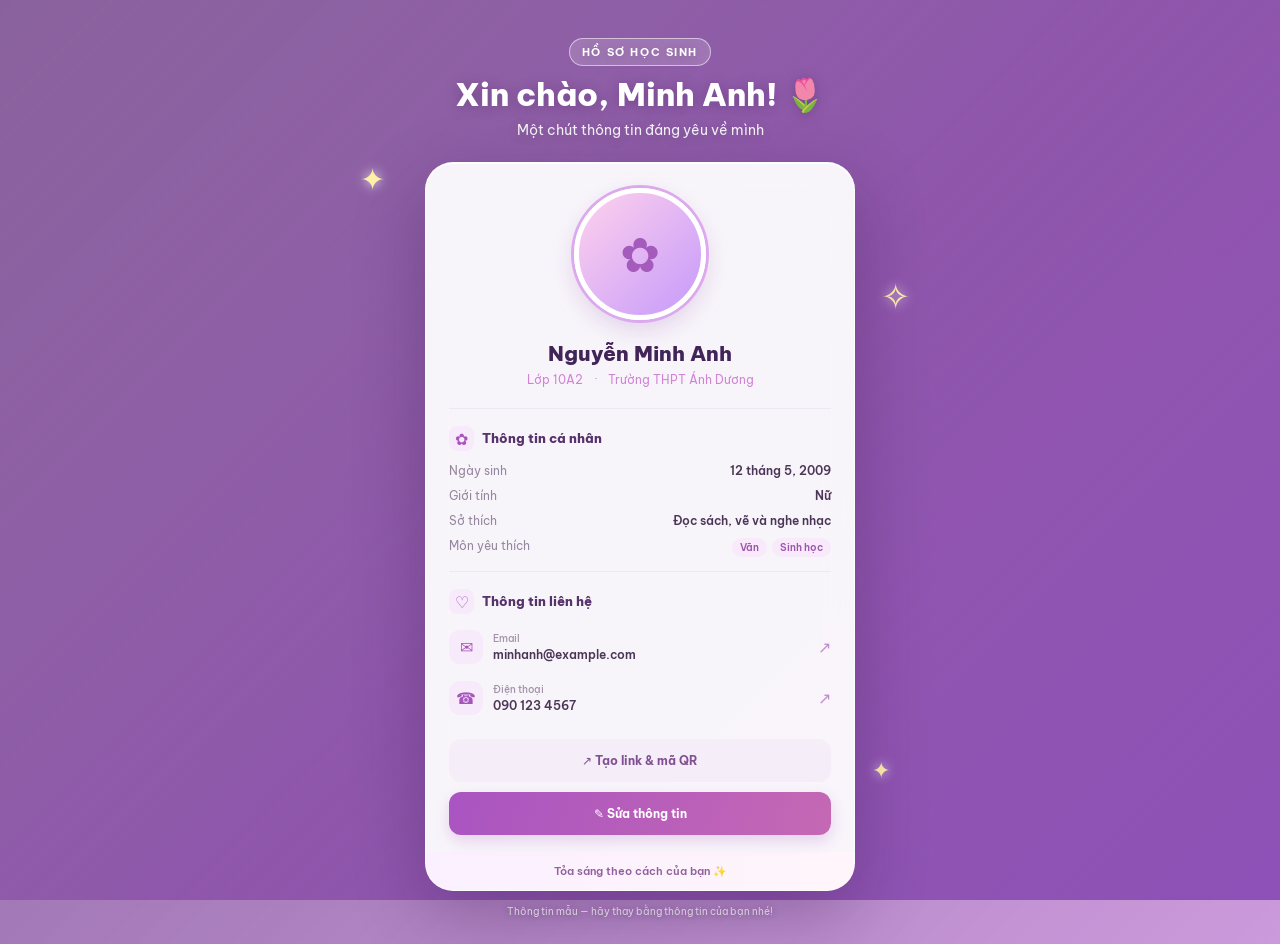
==== thongtin/index.html @ 6556feab "Add files via upload" ====
<!DOCTYPE html>
<html lang="vi">
<head>
    <meta charset="UTF-8">
    <meta name="viewport" content="width=device-width, initial-scale=1.0">
    <meta name="theme-color" content="#a54bd6">
    <title>Hồ sơ học sinh | Minh Anh</title>
    <link rel="preconnect" href="https://fonts.googleapis.com">
    <link rel="preconnect" href="https://fonts.gstatic.com" crossorigin>
    <link href="https://fonts.googleapis.com/css2?family=Be+Vietnam+Pro:wght@400;500;600;700;800&display=swap" rel="stylesheet">
    <link rel="stylesheet" href="style.css">
</head>
<body>
    <main class="profile-page">
        <div class="sparkle sparkle-one" aria-hidden="true">✦</div>
        <div class="sparkle sparkle-two" aria-hidden="true">✧</div>
        <div class="sparkle sparkle-three" aria-hidden="true">✦</div>

        <header class="page-heading">
            <span class="eyebrow">HỒ SƠ HỌC SINH</span>
            <h1>Xin chào, <span id="greeting-name">Minh Anh</span>! <span aria-hidden="true">🌷</span></h1>
            <p>Một chút thông tin đáng yêu về mình</p>
        </header>

        <article class="profile-card">
            <div class="portrait-wrap">
                <img
                    class="portrait"
                    id="portrait"
                    src="https://images.unsplash.com/photo-1534528741775-53994a69daeb?auto=format&amp;fit=crop&amp;w=500&amp;h=500&amp;q=85"
                    alt="Ảnh chân dung của Nguyễn Minh Anh"
                >
                <span class="portrait-placeholder" id="portrait-placeholder" hidden aria-hidden="true">✿</span>
                <span class="online-badge" id="portrait-badge"><span aria-hidden="true">✦</span> Học sinh chăm ngoan</span>
            </div>

            <div class="student-intro">
                <h2 id="student-name">Nguyễn Minh Anh</h2>
                <p class="student-meta"><span id="student-class">Lớp 10A2</span> <span id="meta-separator" aria-hidden="true">·</span> <span id="student-school">Trường THPT Ánh Dương</span></p>
            </div>

            <section class="info-section" aria-labelledby="personal-title">
                <h3 id="personal-title"><span class="section-icon" aria-hidden="true">✿</span> Thông tin cá nhân</h3>
                <dl class="info-list">
                    <div class="info-row">
                        <dt>Ngày sinh</dt>
                        <dd id="student-birthday">12 tháng 5, 2009</dd>
                    </div>
                    <div class="info-row">
                        <dt>Giới tính</dt>
                        <dd id="student-gender">Nữ</dd>
                    </div>
                    <div class="info-row">
                        <dt>Sở thích</dt>
                        <dd id="student-hobbies">Đọc sách, vẽ và nghe nhạc</dd>
                    </div>
                    <div class="info-row">
                        <dt>Môn yêu thích</dt>
                        <dd id="student-subjects"><span class="subject-pill">Văn</span><span class="subject-pill">Sinh học</span></dd>
                    </div>
                </dl>
            </section>

            <section class="contact-section" aria-labelledby="contact-title">
                <h3 id="contact-title"><span class="section-icon" aria-hidden="true">♡</span> Thông tin liên hệ</h3>
                <a class="contact-link" id="email-link" href="mailto:minhanh@example.com">
                    <span class="contact-icon" aria-hidden="true">✉</span>
                    <span><small>Email</small><span id="student-email">minhanh@example.com</span></span>
                    <span class="link-arrow" aria-hidden="true">↗</span>
                </a>
                <a class="contact-link" id="phone-link" href="tel:+84901234567">
                    <span class="contact-icon" aria-hidden="true">☎</span>
                    <span><small>Điện thoại</small><span id="student-phone">090 123 4567</span></span>
                    <span class="link-arrow" aria-hidden="true">↗</span>
                </a>
            </section>

            <button class="share-toggle" id="share-toggle" type="button" aria-expanded="false" aria-controls="share-panel">↗ Tạo link &amp; mã QR</button>
            <section class="share-panel" id="share-panel" hidden aria-labelledby="share-title">
                <h3 id="share-title">Chọn thông tin muốn chia sẻ</h3>
                <p class="share-warning">Chỉ chọn thông tin bạn đồng ý công khai. Người nhận link hoặc mã QR có thể xem các mục đã chọn.</p>
                <fieldset class="share-fields">
                    <legend>Hiển thị trong hồ sơ chia sẻ</legend>
                    <label><input type="checkbox" value="name"> Họ và tên</label>
                    <label><input type="checkbox" value="className"> Lớp</label>
                    <label><input type="checkbox" value="school"> Trường</label>
                    <label><input type="checkbox" value="photo"> Ảnh đại diện</label>
                    <label><input type="checkbox" value="birthday"> Ngày sinh</label>
                    <label><input type="checkbox" value="gender"> Giới tính</label>
                    <label><input type="checkbox" value="hobbies"> Sở thích</label>
                    <label><input type="checkbox" value="subjects"> Môn yêu thích</label>
                    <label><input type="checkbox" value="email"> Email</label>
                    <label><input type="checkbox" value="phone"> Điện thoại</label>
                </fieldset>
                <p class="share-note">Các mục đã chọn được nhúng vào đường dẫn (không mã hóa); đừng chia sẻ dữ liệu nhạy cảm. Ảnh tải lên chỉ lưu trên máy, muốn chia sẻ ảnh cần dùng URL công khai. Trang cần được đăng lên hosting để người khác mở được.</p>
                <p class="share-message" id="share-message" role="status" aria-live="polite"></p>
                <div class="share-actions">
                    <button class="save-button" id="create-share" type="button">Tạo link &amp; QR</button>
                    <button class="cancel-button" id="close-share" type="button">Đóng</button>
                </div>
                <div class="share-result" id="share-result" hidden>
                    <label class="form-field">
                        Link chia sẻ
                        <input id="share-url" type="text" readonly>
                    </label>
                    <button class="copy-button" id="copy-share" type="button">Sao chép link</button>
                    <a class="designer-link" id="open-qr-designer" href="qr-designer.html" target="_blank" rel="noopener">Trang trang trí thẻ QR · tải PNG 54 × 85 mm</a>
                    <div class="qr-output" id="qr-output" aria-label="Mã QR cho link hồ sơ"></div>
                </div>
            </section>

            <button class="edit-toggle" id="edit-toggle" type="button" aria-expanded="false" aria-controls="profile-form">✎ Sửa thông tin</button>
            <form class="profile-form" id="profile-form" hidden>
                <h3>Chỉnh sửa hồ sơ</h3>
                <label class="form-field">
                    Họ và tên
                    <input name="name" type="text" maxlength="80" autocomplete="name">
                </label>
                <div class="form-grid">
                    <label class="form-field">
                        Lớp
                        <input name="className" type="text" maxlength="30">
                    </label>
                    <label class="form-field">
                        Trường
                        <input name="school" type="text" maxlength="100">
                    </label>
                </div>
                <div class="form-grid">
                    <label class="form-field">
                        Ngày sinh
                        <input name="birthday" type="date">
                    </label>
                    <label class="form-field">
                        Giới tính
                        <select name="gender">
                            <option value="">Chưa chọn</option>
                            <option value="Nữ">Nữ</option>
                            <option value="Nam">Nam</option>
                            <option value="Khác">Khác</option>
                        </select>
                    </label>
                </div>
                <label class="form-field">
                    Sở thích
                    <input name="hobbies" type="text" maxlength="160">
                </label>
                <label class="form-field">
                    Môn yêu thích <span class="field-hint">(ngăn cách bằng dấu phẩy)</span>
                    <input name="subjects" type="text" maxlength="120">
                </label>
                <label class="form-field">
                    Email
                    <input name="email" type="email" maxlength="120" autocomplete="email">
                </label>
                <label class="form-field">
                    Điện thoại
                    <input name="phone" type="tel" maxlength="24" autocomplete="tel">
                </label>
                <label class="form-field">
                    Đường dẫn ảnh chân dung
                    <input name="photo" type="url" maxlength="500">
                </label>
                <label class="form-field">
                    Hoặc chọn ảnh từ thiết bị
                    <input name="photoFile" type="file" accept="image/*">
                    <span class="field-hint">Ảnh sẽ được tự thu nhỏ và lưu trên trình duyệt này.</span>
                </label>
                <img class="photo-preview" id="photo-preview" alt="Xem trước ảnh đại diện" hidden>
                <button class="cancel-button photo-clear" id="clear-photo" type="button" hidden>Gỡ ảnh đại diện</button>
                <p class="form-message" id="form-message" role="status" aria-live="polite"></p>
                <div class="form-actions">
                    <button class="save-button" type="submit">Lưu thông tin</button>
                    <button class="cancel-button" id="cancel-edit" type="button">Hủy</button>
                </div>
            </form>

            <footer class="card-footer">Tỏa sáng theo cách của bạn <span aria-hidden="true">✨</span></footer>
        </article>
        <p class="page-note">Thông tin mẫu — hãy thay bằng thông tin của bạn nhé!</p>
    </main>
    <script src="vendor/qrcode.js" defer></script>
    <script src="app.js" defer></script>
</body>
</html>
---- thongtin/style.css ----
* {
    box-sizing: border-box;
}

:root {
    color-scheme: light;
    font-family: "Be Vietnam Pro", sans-serif;
    color: #38244d;
    background: #e7c7f5;
    font-synthesis: none;
    text-rendering: optimizeLegibility;
}

body {
    min-width: 320px;
    min-height: 100vh;
    margin: 0;
    background:
        linear-gradient(135deg, rgba(76, 35, 101, 0.62), rgba(151, 68, 173, 0.34)),
        url("https://images.unsplash.com/photo-1503676260728-1c00da094a0b?auto=format&fit=crop&w=1800&q=85") center / cover fixed;
}

body::before {
    position: fixed;
    z-index: -1;
    inset: 0;
    background: linear-gradient(135deg, #edcaf7, #b37ad4 52%, #8a58bd);
    content: "";
}

.profile-page {
    position: relative;
    display: flex;
    min-height: 100vh;
    flex-direction: column;
    align-items: center;
    justify-content: center;
    overflow: hidden;
    padding: 38px 18px 26px;
}

.page-heading {
    margin: 0 0 23px;
    color: #fff;
    text-align: center;
    text-shadow: 0 2px 14px rgba(49, 18, 68, 0.3);
}

.eyebrow {
    display: inline-block;
    margin-bottom: 8px;
    border: 1px solid rgba(255, 255, 255, 0.55);
    border-radius: 999px;
    background: rgba(255, 255, 255, 0.16);
    padding: 6px 12px;
    font-size: 0.66rem;
    font-weight: 700;
    letter-spacing: 0.15em;
}

.page-heading h1 {
    margin: 0;
    font-size: clamp(1.45rem, 6vw, 2rem);
    font-weight: 800;
}

.page-heading p {
    margin: 7px 0 0;
    font-size: 0.86rem;
    opacity: 0.92;
}

.profile-card {
    position: relative;
    z-index: 1;
    width: min(100%, 430px);
    overflow: hidden;
    border: 1px solid rgba(255, 255, 255, 0.78);
    border-radius: 28px;
    background: rgba(255, 255, 255, 0.94);
    box-shadow: 0 24px 70px rgba(48, 15, 67, 0.3), inset 0 1px 0 #fff;
    padding: 25px 23px 0;
    backdrop-filter: blur(14px);
}

.portrait-wrap {
    position: relative;
    width: 132px;
    height: 132px;
    margin: 0 auto 15px;
    border: 5px solid #fff;
    border-radius: 50%;
    background: linear-gradient(135deg, #ffd1ed, #c59afa);
    box-shadow: 0 0 0 3px #dca9ee, 0 9px 24px rgba(138, 72, 171, 0.22);
}

.portrait {
    display: block;
    width: 100%;
    height: 100%;
    border-radius: inherit;
    object-fit: cover;
    object-position: center 38%;
}

.portrait-placeholder {
    position: absolute;
    inset: 0;
    display: grid;
    place-items: center;
    border-radius: inherit;
    color: #a45bbb;
    font-size: 3rem;
}

.online-badge {
    position: absolute;
    right: 50%;
    bottom: -13px;
    display: flex;
    width: max-content;
    align-items: center;
    gap: 5px;
    transform: translateX(50%);
    border: 1px solid #f2d4fb;
    border-radius: 999px;
    background: #fff7ff;
    padding: 5px 10px;
    color: #8f4bad;
    font-size: 0.62rem;
    font-weight: 700;
    box-shadow: 0 3px 9px rgba(115, 59, 143, 0.12);
}

.student-intro {
    margin: 20px 0 21px;
    text-align: center;
}

.student-intro h2 {
    margin: 0;
    color: #422558;
    font-size: 1.3rem;
    font-weight: 800;
}

.student-meta {
    margin: 5px 0 0;
    color: #8b7797;
    font-size: 0.75rem;
}

.student-meta span {
    margin: 0 4px;
    color: #d184d6;
}

.info-section,
.contact-section {
    border-top: 1px solid #f0e7f3;
    padding: 17px 0 14px;
}

.info-section h3,
.contact-section h3 {
    display: flex;
    align-items: center;
    gap: 8px;
    margin: 0 0 12px;
    color: #56336b;
    font-size: 0.84rem;
    font-weight: 800;
}

.section-icon {
    display: grid;
    width: 25px;
    height: 25px;
    place-items: center;
    border-radius: 8px;
    background: #f7eafa;
    color: #a755bd;
    font-size: 1rem;
}

.info-list {
    display: grid;
    gap: 10px;
    margin: 0;
}

.info-row {
    display: flex;
    justify-content: space-between;
    gap: 14px;
    font-size: 0.75rem;
}

.info-row dt {
    flex: 0 0 94px;
    color: #9687a0;
}

.info-row dd {
    margin: 0;
    color: #4b3657;
    font-weight: 600;
    text-align: right;
}

.subject-pill {
    display: inline-block;
    margin-left: 5px;
    border-radius: 999px;
    background: #f8eafa;
    padding: 3px 8px;
    color: #9c55ad;
    font-size: 0.65rem;
}

.contact-section {
    padding-bottom: 17px;
}

.contact-section h3 {
    margin-bottom: 9px;
}

.contact-link {
    display: flex;
    min-height: 48px;
    align-items: center;
    gap: 10px;
    border-radius: 12px;
    color: #4b3657;
    font-size: 0.72rem;
    font-weight: 600;
    text-decoration: none;
    transition: background-color 160ms ease, transform 160ms ease;
}

.contact-link + .contact-link {
    margin-top: 3px;
}

.contact-link:hover,
.contact-link:focus-visible {
    transform: translateX(3px);
    background: #fcf6fd;
    outline: none;
}

.contact-icon {
    display: grid;
    width: 34px;
    height: 34px;
    flex: 0 0 34px;
    place-items: center;
    border-radius: 11px;
    background: #f7eafa;
    color: #a755bd;
    font-size: 1rem;
}

.contact-link small {
    display: block;
    margin-bottom: 2px;
    color: #a293aa;
    font-size: 0.62rem;
    font-weight: 500;
}

.link-arrow {
    margin-left: auto;
    color: #c28bd0;
    font-size: 1rem;
}

[hidden] {
    display: none !important;
}

.edit-toggle,
.share-toggle,
.save-button,
.cancel-button,
.copy-button,
.designer-link {
    min-height: 43px;
    border: 0;
    border-radius: 12px;
    font: inherit;
    font-size: 0.78rem;
    font-weight: 700;
    cursor: pointer;
    transition: transform 160ms ease, filter 160ms ease;
}

.edit-toggle:hover,
.share-toggle:hover,
.save-button:hover,
.cancel-button:hover,
.copy-button:hover,
.designer-link:hover {
    transform: translateY(-1px);
    filter: brightness(1.03);
}

.edit-toggle:focus-visible,
.share-toggle:focus-visible,
.save-button:focus-visible,
.cancel-button:focus-visible,
.copy-button:focus-visible,
.designer-link:focus-visible,
.form-field input:focus-visible,
.form-field select:focus-visible {
    outline: 3px solid rgba(167, 85, 189, 0.28);
    outline-offset: 2px;
}

.edit-toggle {
    width: 100%;
    margin: 0 0 17px;
    background: linear-gradient(110deg, #a954c1, #c568b4);
    color: #fff;
    box-shadow: 0 6px 15px rgba(153, 71, 173, 0.2);
}

.share-toggle,
.copy-button {
    width: 100%;
    margin: 0 0 10px;
    background: #f5edf7;
    color: #815092;
}

.share-panel {
    display: grid;
    gap: 12px;
    margin-bottom: 17px;
    border: 1px solid #efdef4;
    border-radius: 16px;
    background: #fffaff;
    padding: 15px;
}

.share-panel h3 {
    margin: 0;
    color: #56336b;
    font-size: 0.88rem;
}

.share-warning,
.share-note {
    margin: 0;
    color: #866f91;
    font-size: 0.68rem;
    line-height: 1.55;
}

.share-warning {
    color: #8d526d;
}

.share-fields {
    display: grid;
    grid-template-columns: 1fr 1fr;
    gap: 9px 8px;
    margin: 0;
    border: 1px solid #efe4f2;
    border-radius: 12px;
    padding: 11px;
}

.share-fields legend {
    padding: 0 5px;
    color: #745a81;
    font-size: 0.66rem;
    font-weight: 700;
}

.share-fields label {
    display: flex;
    align-items: center;
    gap: 6px;
    color: #5b4568;
    font-size: 0.67rem;
}

.share-fields input {
    accent-color: #a954c1;
}

.share-message {
    margin: 0;
    color: #478153;
    font-size: 0.7rem;
    line-height: 1.5;
}

.share-message.is-error {
    color: #b33457;
}

.share-actions {
    display: flex;
    gap: 9px;
}

.share-actions .save-button {
    flex: 1;
}

.share-actions .cancel-button {
    min-width: 76px;
}

.share-result {
    display: grid;
    gap: 10px;
    border-top: 1px solid #efe4f2;
    padding-top: 12px;
}

.copy-button {
    margin: 0;
    background: #f0e2f5;
}

.designer-link {
    display: grid;
    place-items: center;
    background: #fdf2f9;
    color: #815092;
    text-align: center;
    text-decoration: none;
}

.qr-output {
    display: grid;
    min-height: 170px;
    place-items: center;
    border-radius: 12px;
    background: #fff;
    padding: 12px;
}

.qr-output img {
    display: block;
    width: min(100%, 190px);
    height: auto;
    image-rendering: pixelated;
}

.profile-form {
    display: grid;
    gap: 12px;
    border-top: 1px solid #f0e7f3;
    padding: 18px 0 19px;
}

.profile-form h3 {
    margin: 0 0 2px;
    color: #56336b;
    font-size: 0.9rem;
}

.form-grid {
    display: grid;
    grid-template-columns: 1fr 1fr;
    gap: 10px;
}

.form-field {
    display: grid;
    min-width: 0;
    gap: 6px;
    color: #715c7d;
    font-size: 0.7rem;
    font-weight: 700;
}

.form-field input,
.form-field select {
    width: 100%;
    min-height: 42px;
    border: 1px solid #e8d9ed;
    border-radius: 10px;
    background: #fff;
    padding: 9px 10px;
    color: #4b3657;
    font: inherit;
    font-size: 0.72rem;
}

.form-field input[type="file"] {
    padding: 7px;
}

.photo-preview {
    width: 88px;
    height: 88px;
    justify-self: center;
    border: 3px solid #e8c6f0;
    border-radius: 50%;
    background: #f7eafa;
    object-fit: cover;
    object-position: center;
}

.photo-clear {
    justify-self: center;
}

.form-field input:focus,
.form-field select:focus {
    border-color: #bd79cd;
    outline: none;
}

.field-hint {
    color: #a293aa;
    font-size: 0.63rem;
    font-weight: 500;
}

.form-message {
    min-height: 0;
    margin: 0;
    color: #478153;
    font-size: 0.7rem;
    line-height: 1.5;
}

.form-message.is-error {
    color: #b33457;
}

.form-actions {
    display: flex;
    gap: 9px;
}

.save-button {
    flex: 1;
    background: #9850b4;
    color: #fff;
}

.save-button:disabled {
    cursor: wait;
    opacity: 0.65;
}

.cancel-button {
    min-width: 88px;
    background: #f5edf7;
    color: #735881;
}

.card-footer {
    margin: 0 -23px;
    background: linear-gradient(90deg, #fbf0ff, #fff5fa);
    padding: 12px 8px;
    color: #91619f;
    font-size: 0.68rem;
    font-weight: 600;
    text-align: center;
}

.page-note {
    margin: 14px 0 0;
    color: rgba(255, 255, 255, 0.9);
    font-size: 0.65rem;
    text-align: center;
    text-shadow: 0 1px 6px rgba(49, 18, 68, 0.35);
}

.sparkle {
    position: absolute;
    z-index: 0;
    color: #fff2a8;
    text-shadow: 0 0 12px rgba(255, 255, 255, 0.9);
    animation: twinkle 2.4s ease-in-out infinite;
    pointer-events: none;
}

.sparkle-one {
    top: 17%;
    left: max(8%, calc(50% - 280px));
    font-size: 1.9rem;
}

.sparkle-two {
    top: 29%;
    right: max(8%, calc(50% - 270px));
    animation-delay: 0.7s;
    font-size: 2.2rem;
}

.sparkle-three {
    right: max(12%, calc(50% - 250px));
    bottom: 17%;
    animation-delay: 1.3s;
    font-size: 1.4rem;
}

@keyframes twinkle {
    0%, 100% {
        opacity: 0.55;
        transform: scale(0.82) rotate(-12deg);
    }

    50% {
        opacity: 1;
        transform: scale(1.18) rotate(12deg);
    }
}

@media (max-width: 380px) {
    .profile-page {
        padding-right: 13px;
        padding-left: 13px;
    }

    .profile-card {
        border-radius: 24px;
        padding-right: 18px;
        padding-left: 18px;
    }

    .card-footer {
        margin-right: -18px;
        margin-left: -18px;
    }

    .info-row {
        gap: 8px;
        font-size: 0.7rem;
    }

    .form-grid {
        grid-template-columns: 1fr;
    }
}

@media (prefers-reduced-motion: reduce) {
    *,
    *::before,
    *::after {
        scroll-behavior: auto !important;
        animation-duration: 0.01ms !important;
        animation-iteration-count: 1 !important;
        transition-duration: 0.01ms !important;
    }
}
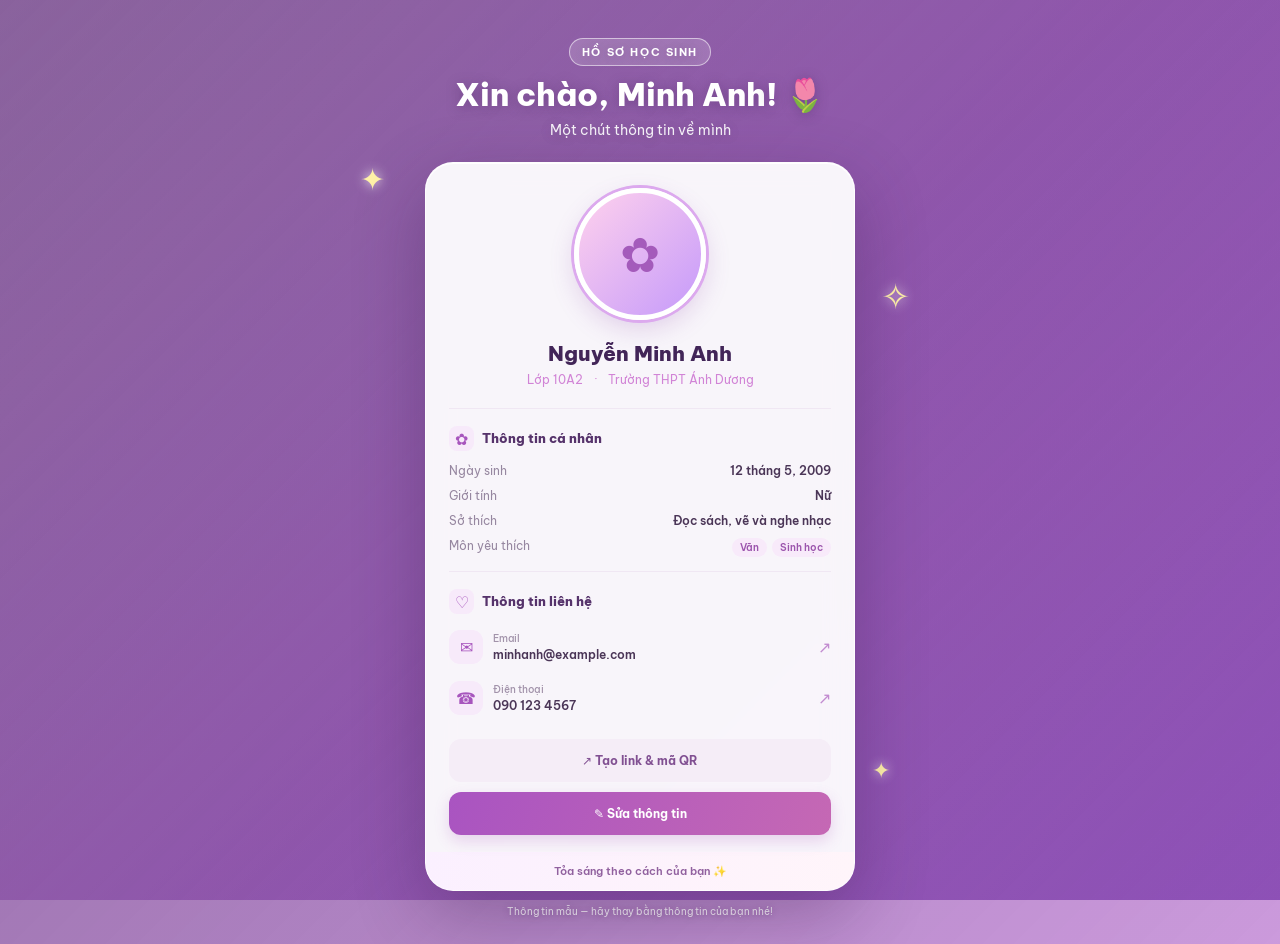
==== commit 1de7a659: "Update index.html" ====
--- a/thongtin/index.html
+++ b/thongtin/index.html
@@ -19,7 +19,7 @@
         <header class="page-heading">
             <span class="eyebrow">HỒ SƠ HỌC SINH</span>
             <h1>Xin chào, <span id="greeting-name">Minh Anh</span>! <span aria-hidden="true">🌷</span></h1>
-            <p>Một chút thông tin đáng yêu về mình</p>
+            <p>Một chút thông tin về mình</p>
         </header>
 
         <article class="profile-card">
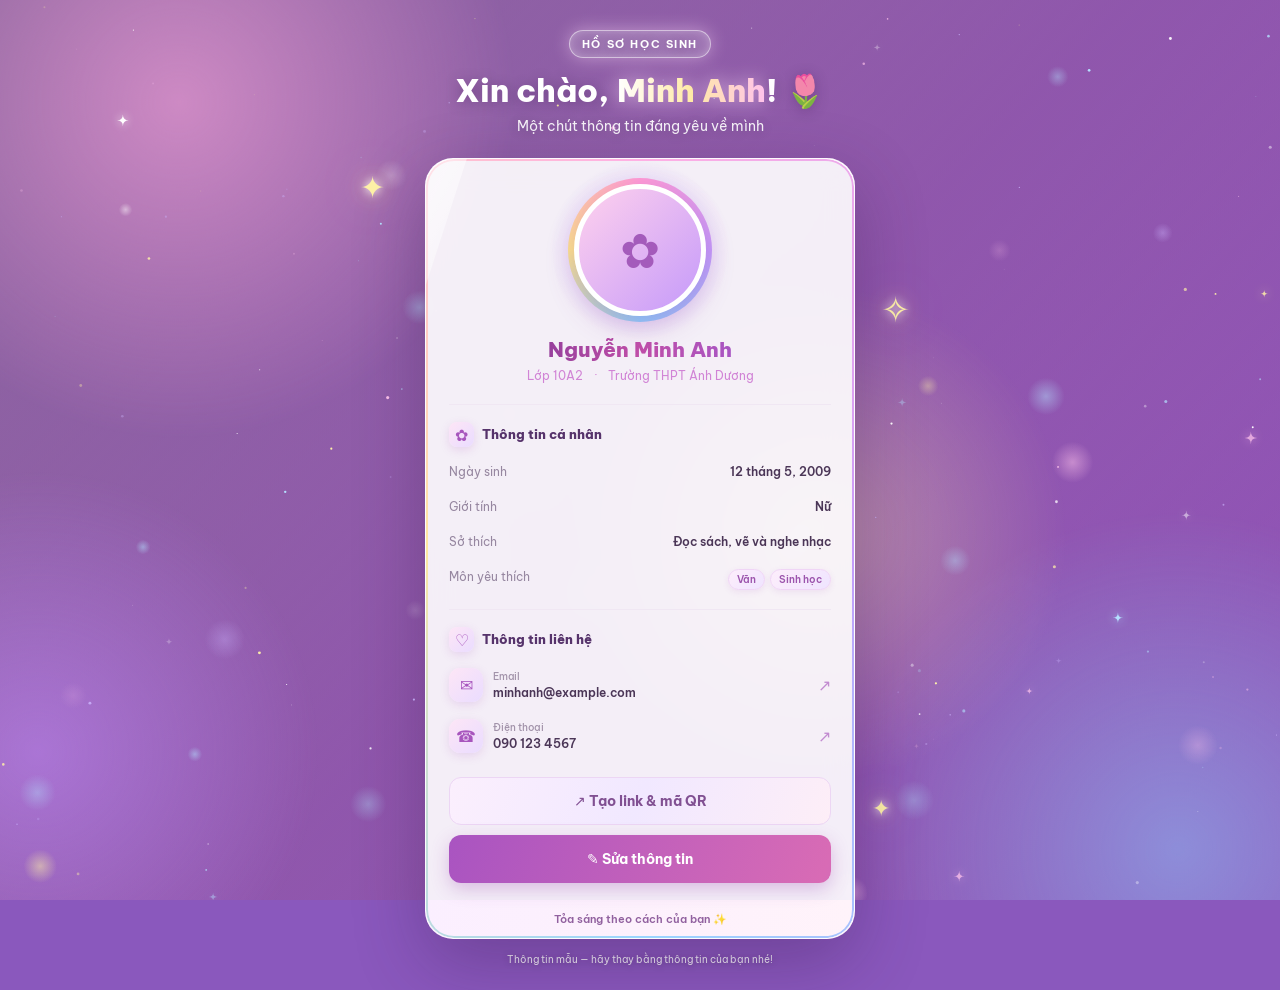
==== commit bb63dac3: "Add files via upload" ====
--- a/thongtin/index.html
+++ b/thongtin/index.html
@@ -2,7 +2,7 @@
 <html lang="vi">
 <head>
     <meta charset="UTF-8">
-    <meta name="viewport" content="width=device-width, initial-scale=1.0">
+    <meta name="viewport" content="width=device-width, initial-scale=1.0, viewport-fit=cover">
     <meta name="theme-color" content="#a54bd6">
     <title>Hồ sơ học sinh | Minh Anh</title>
     <link rel="preconnect" href="https://fonts.googleapis.com">
@@ -11,6 +11,13 @@
     <link rel="stylesheet" href="style.css">
 </head>
 <body>
+    <div class="aurora" aria-hidden="true">
+        <span class="blob blob-1"></span>
+        <span class="blob blob-2"></span>
+        <span class="blob blob-3"></span>
+        <span class="blob blob-4"></span>
+    </div>
+    <canvas class="star-canvas" id="star-canvas" aria-hidden="true"></canvas>
     <main class="profile-page">
         <div class="sparkle sparkle-one" aria-hidden="true">✦</div>
         <div class="sparkle sparkle-two" aria-hidden="true">✧</div>
@@ -18,8 +25,8 @@
 
         <header class="page-heading">
             <span class="eyebrow">HỒ SƠ HỌC SINH</span>
-            <h1>Xin chào, <span id="greeting-name">Minh Anh</span>! <span aria-hidden="true">🌷</span></h1>
-            <p>Một chút thông tin về mình</p>
+            <h1>Xin chào, <span id="greeting-name">Minh Anh</span>! <span class="wave-flower" aria-hidden="true">🌷</span></h1>
+            <p>Một chút thông tin đáng yêu về mình</p>
         </header>
 
         <article class="profile-card">
@@ -31,6 +38,7 @@
                     alt="Ảnh chân dung của Nguyễn Minh Anh"
                 >
                 <span class="portrait-placeholder" id="portrait-placeholder" hidden aria-hidden="true">✿</span>
+                <span class="orbit" aria-hidden="true"><i>✦</i><i>✧</i><i>♡</i><i>✦</i></span>
                 <span class="online-badge" id="portrait-badge"><span aria-hidden="true">✦</span> Học sinh chăm ngoan</span>
             </div>
 
@@ -75,6 +83,7 @@
                 </a>
             </section>
 
+            <button class="heart-button" id="heart-button" type="button" hidden><span aria-hidden="true">💖</span> <span id="heart-label">Thả tim cho bạn ấy</span></button>
             <button class="share-toggle" id="share-toggle" type="button" aria-expanded="false" aria-controls="share-panel">↗ Tạo link &amp; mã QR</button>
             <section class="share-panel" id="share-panel" hidden aria-labelledby="share-title">
                 <h3 id="share-title">Chọn thông tin muốn chia sẻ</h3>
@@ -103,6 +112,7 @@
                         Link chia sẻ
                         <input id="share-url" type="text" readonly>
                     </label>
+                    <button class="save-button native-share" id="native-share" type="button" hidden>📤 Gửi qua Zalo, Messenger…</button>
                     <button class="copy-button" id="copy-share" type="button">Sao chép link</button>
                     <a class="designer-link" id="open-qr-designer" href="qr-designer.html" target="_blank" rel="noopener">Trang trang trí thẻ QR · tải PNG 54 × 85 mm</a>
                     <div class="qr-output" id="qr-output" aria-label="Mã QR cho link hồ sơ"></div>
@@ -114,7 +124,7 @@
                 <h3>Chỉnh sửa hồ sơ</h3>
                 <label class="form-field">
                     Họ và tên
-                    <input name="name" type="text" maxlength="80" autocomplete="name">
+                    <input name="name" type="text" maxlength="80" autocomplete="name" autocapitalize="words" enterkeyhint="next">
                 </label>
                 <div class="form-grid">
                     <label class="form-field">
@@ -151,15 +161,15 @@
                 </label>
                 <label class="form-field">
                     Email
-                    <input name="email" type="email" maxlength="120" autocomplete="email">
+                    <input name="email" type="email" maxlength="120" autocomplete="email" inputmode="email" autocapitalize="off" spellcheck="false" enterkeyhint="next">
                 </label>
                 <label class="form-field">
                     Điện thoại
-                    <input name="phone" type="tel" maxlength="24" autocomplete="tel">
+                    <input name="phone" type="tel" maxlength="24" autocomplete="tel" inputmode="tel" enterkeyhint="next">
                 </label>
                 <label class="form-field">
                     Đường dẫn ảnh chân dung
-                    <input name="photo" type="url" maxlength="500">
+                    <input name="photo" type="url" maxlength="500" inputmode="url" autocapitalize="off" spellcheck="false" placeholder="https://…">
                 </label>
                 <label class="form-field">
                     Hoặc chọn ảnh từ thiết bị
@@ -175,11 +185,12 @@
                 </div>
             </form>
 
-            <footer class="card-footer">Tỏa sáng theo cách của bạn <span aria-hidden="true">✨</span></footer>
+            <footer class="card-footer">Tỏa sáng theo cách của bạn <span class="footer-spark" aria-hidden="true">✨</span></footer>
         </article>
         <p class="page-note">Thông tin mẫu — hãy thay bằng thông tin của bạn nhé!</p>
     </main>
     <script src="vendor/qrcode.js" defer></script>
     <script src="app.js" defer></script>
+    <script src="effects.js" defer></script>
 </body>
 </html>
--- a/thongtin/style.css
+++ b/thongtin/style.css
@@ -14,17 +14,21 @@
 body {
     min-width: 320px;
     min-height: 100vh;
+    min-height: 100dvh;
     margin: 0;
+    background: #8a58bd;
+    -webkit-tap-highlight-color: transparent;
+}
+
+/* Ảnh nền cố định bằng lớp riêng (iOS không hỗ trợ background-attachment: fixed) */
+body::before {
+    position: fixed;
+    z-index: -2;
+    inset: 0;
     background:
         linear-gradient(135deg, rgba(76, 35, 101, 0.62), rgba(151, 68, 173, 0.34)),
-        url("https://images.unsplash.com/photo-1503676260728-1c00da094a0b?auto=format&fit=crop&w=1800&q=85") center / cover fixed;
-}
-
-body::before {
-    position: fixed;
-    z-index: -1;
-    inset: 0;
-    background: linear-gradient(135deg, #edcaf7, #b37ad4 52%, #8a58bd);
+        url("https://images.unsplash.com/photo-1503676260728-1c00da094a0b?auto=format&fit=crop&w=1400&q=80") center / cover,
+        linear-gradient(135deg, #edcaf7, #b37ad4 52%, #8a58bd);
     content: "";
 }
 
@@ -36,6 +40,7 @@
     align-items: center;
     justify-content: center;
     overflow: hidden;
+    overflow: clip;
     padding: 38px 18px 26px;
 }
 
@@ -73,8 +78,10 @@
 .profile-card {
     position: relative;
     z-index: 1;
+    --card-pad: 23px;
     width: min(100%, 430px);
     overflow: hidden;
+    overflow: clip;
     border: 1px solid rgba(255, 255, 255, 0.78);
     border-radius: 28px;
     background: rgba(255, 255, 255, 0.94);
@@ -624,6 +631,7 @@
     }
 
     .profile-card {
+        --card-pad: 18px;
         border-radius: 24px;
         padding-right: 18px;
         padding-left: 18px;
@@ -642,6 +650,898 @@
     .form-grid {
         grid-template-columns: 1fr;
     }
+}
+
+/* ==========================================================
+   ✨ Hiệu ứng lung linh
+   ========================================================== */
+
+@property --angle {
+    syntax: "<angle>";
+    inherits: false;
+    initial-value: 0deg;
+}
+
+/* Tạo ngữ cảnh xếp lớp để cực quang & sao nằm trên ảnh nền, dưới nội dung */
+body {
+    isolation: isolate;
+}
+
+/* Nền cực quang */
+.aurora {
+    position: fixed;
+    z-index: -1;
+    inset: 0;
+    overflow: hidden;
+    pointer-events: none;
+}
+
+.blob {
+    position: absolute;
+    width: 60vmax;
+    height: 60vmax;
+    border-radius: 50%;
+    opacity: 0.6;
+    mix-blend-mode: screen;
+    animation: drift 18s ease-in-out infinite alternate;
+    will-change: transform;
+}
+
+.blob-1 {
+    top: -22vmax;
+    left: -16vmax;
+    background: radial-gradient(circle, rgba(255, 168, 222, 0.95), transparent 62%);
+}
+
+.blob-2 {
+    right: -22vmax;
+    bottom: -26vmax;
+    background: radial-gradient(circle, rgba(140, 205, 255, 0.8), transparent 62%);
+    animation-duration: 22s;
+    animation-delay: -6s;
+}
+
+.blob-3 {
+    top: 28%;
+    left: 42%;
+    width: 44vmax;
+    height: 44vmax;
+    background: radial-gradient(circle, rgba(255, 234, 160, 0.6), transparent 62%);
+    animation-duration: 26s;
+    animation-delay: -12s;
+}
+
+.blob-4 {
+    top: 48%;
+    left: -22vmax;
+    width: 50vmax;
+    height: 50vmax;
+    background: radial-gradient(circle, rgba(196, 140, 255, 0.85), transparent 62%);
+    animation-duration: 20s;
+    animation-delay: -3s;
+}
+
+@keyframes drift {
+    0% { transform: translate3d(0, 0, 0) scale(1); }
+    50% { transform: translate3d(6vmax, -4vmax, 0) scale(1.12); }
+    100% { transform: translate3d(-4vmax, 5vmax, 0) scale(0.94); }
+}
+
+.star-canvas {
+    position: fixed;
+    z-index: -1;
+    inset: 0;
+    width: 100%;
+    height: 100%;
+    pointer-events: none;
+}
+
+/* Tiêu đề */
+.page-heading {
+    animation: rise 0.8s cubic-bezier(0.2, 0.8, 0.2, 1) backwards;
+}
+
+.eyebrow {
+    position: relative;
+    overflow: hidden;
+    box-shadow: 0 0 18px rgba(255, 220, 250, 0.45), inset 0 0 8px rgba(255, 255, 255, 0.25);
+}
+
+.eyebrow::after {
+    position: absolute;
+    inset: 0;
+    background: linear-gradient(100deg, transparent 30%, rgba(255, 255, 255, 0.75) 50%, transparent 70%);
+    transform: translateX(-120%);
+    animation: sweep 4.5s ease-in-out 1s infinite;
+    content: "";
+}
+
+#greeting-name {
+    background: linear-gradient(90deg, #fff 0%, #ffeaa6 25%, #ffc2ec 50%, #ffeaa6 75%, #fff 100%);
+    background-size: 200% auto;
+    -webkit-background-clip: text;
+    background-clip: text;
+    color: transparent;
+    text-shadow: none;
+    filter: drop-shadow(0 0 10px rgba(255, 225, 250, 0.65));
+    animation: shimmer-text 4s linear infinite;
+}
+
+.wave-flower {
+    display: inline-block;
+    transform-origin: 50% 90%;
+    animation: sway 2.8s ease-in-out infinite;
+}
+
+/* Thẻ hồ sơ */
+.profile-card {
+    background: rgba(255, 255, 255, 0.9);
+    animation:
+        card-in 0.9s cubic-bezier(0.2, 0.8, 0.2, 1) 0.1s backwards,
+        card-glow 6s ease-in-out infinite;
+}
+
+.profile-card::before {
+    position: absolute;
+    z-index: 2;
+    inset: 0;
+    border-radius: inherit;
+    background: conic-gradient(from var(--angle), #ffb0e4, #c59afa, #9ad6ff, #ffe7a0, #ffb0e4);
+    padding: 2px;
+    pointer-events: none;
+    content: "";
+    -webkit-mask: linear-gradient(#000 0 0) content-box, linear-gradient(#000 0 0);
+    -webkit-mask-composite: xor;
+    mask: linear-gradient(#000 0 0) content-box, linear-gradient(#000 0 0);
+    mask-composite: exclude;
+    animation: spin-angle 6s linear infinite;
+}
+
+.profile-card::after {
+    position: absolute;
+    z-index: 3;
+    top: 0;
+    left: 0;
+    width: 40%;
+    height: 100%;
+    background: linear-gradient(100deg, transparent, rgba(255, 255, 255, 0.55), transparent);
+    transform: translateX(-150%) skewX(-18deg);
+    pointer-events: none;
+    content: "";
+    animation: card-shine 8s ease-in-out 1.4s infinite;
+}
+
+.portrait-wrap,
+.student-intro,
+.info-section,
+.contact-section,
+.card-footer {
+    animation: rise 0.7s cubic-bezier(0.2, 0.8, 0.2, 1) backwards;
+}
+
+.student-intro { animation-delay: 0.35s; }
+.info-section { animation-delay: 0.45s; }
+.contact-section { animation-delay: 0.55s; }
+.card-footer { animation-delay: 0.65s; }
+
+.share-panel,
+.profile-form {
+    animation: pop-in 0.45s cubic-bezier(0.2, 0.8, 0.2, 1);
+}
+
+/* Ảnh chân dung với vòng cầu vồng */
+.portrait-wrap {
+    box-shadow: 0 10px 28px rgba(138, 72, 171, 0.3);
+    animation:
+        rise 0.7s cubic-bezier(0.2, 0.8, 0.2, 1) 0.25s backwards,
+        float 5s ease-in-out 1s infinite;
+}
+
+.portrait-wrap::before {
+    position: absolute;
+    z-index: -1;
+    inset: -11px;
+    border-radius: 50%;
+    background: conic-gradient(#ff9ad5, #c59afa, #8fd3ff, #ffe48a, #ff9ad5);
+    content: "";
+    animation: spin 5s linear infinite;
+}
+
+.portrait-wrap::after {
+    position: absolute;
+    z-index: -2;
+    inset: -30px;
+    border-radius: 50%;
+    background: radial-gradient(circle, rgba(255, 170, 230, 0.55), rgba(197, 154, 250, 0.25) 45%, transparent 70%);
+    content: "";
+    animation: pulse 3s ease-in-out infinite;
+}
+
+.online-badge {
+    z-index: 1;
+    background: linear-gradient(90deg, #fff7ff, #fff3fb, #f6f0ff);
+    box-shadow: 0 3px 12px rgba(165, 75, 214, 0.25), 0 0 0 2px rgba(255, 255, 255, 0.7);
+}
+
+.online-badge > span {
+    display: inline-block;
+    color: #e0a500;
+    animation: twinkle 1.8s ease-in-out infinite;
+}
+
+.student-intro h2 {
+    background: linear-gradient(90deg, #6b2f8f 0%, #c04fa8 25%, #8f5ce0 50%, #c04fa8 75%, #6b2f8f 100%);
+    background-size: 200% auto;
+    -webkit-background-clip: text;
+    background-clip: text;
+    color: transparent;
+    animation: shimmer-text 6s linear infinite;
+}
+
+/* Các mục thông tin */
+.section-icon,
+.contact-icon {
+    background: linear-gradient(135deg, #fde6f6, #eadcff);
+    box-shadow: 0 3px 10px rgba(167, 85, 189, 0.18);
+    transition: transform 260ms cubic-bezier(0.3, 1.6, 0.5, 1);
+}
+
+.info-section:hover .section-icon,
+.contact-section:hover .section-icon {
+    transform: rotate(-12deg) scale(1.12);
+}
+
+.info-row {
+    margin: 0 -8px;
+    border-radius: 10px;
+    padding: 5px 8px;
+    transition: background-color 180ms ease;
+}
+
+.info-row:hover {
+    background: linear-gradient(90deg, #fdf3fe, #f8f1ff);
+}
+
+.subject-pill {
+    border: 1px solid #f0d5f6;
+    background: linear-gradient(135deg, #fdeefb, #efe4ff);
+    box-shadow: 0 2px 6px rgba(167, 85, 189, 0.12);
+    transition: transform 200ms ease;
+}
+
+.subject-pill:hover {
+    transform: translateY(-2px) scale(1.06);
+}
+
+.contact-link:hover .contact-icon,
+.contact-link:focus-visible .contact-icon {
+    transform: scale(1.12) rotate(8deg);
+}
+
+.contact-link:hover,
+.contact-link:focus-visible {
+    background: linear-gradient(90deg, #fcf3fe, #f6f0ff);
+}
+
+/* Nút bấm có vệt sáng */
+.edit-toggle,
+.share-toggle,
+.save-button,
+.copy-button,
+.designer-link {
+    position: relative;
+    overflow: hidden;
+}
+
+.edit-toggle,
+.save-button {
+    background: linear-gradient(110deg, #a954c1, #d86bb5, #8f6fe0, #a954c1);
+    background-size: 300% 100%;
+    box-shadow: 0 6px 18px rgba(153, 71, 173, 0.3);
+    animation: gradient-flow 6s ease infinite;
+}
+
+.share-toggle {
+    border: 1px solid #ecd6f4;
+    background: linear-gradient(110deg, #fbeffd, #f1e8ff, #fdeef7);
+}
+
+.edit-toggle::after,
+.share-toggle::after,
+.save-button::after,
+.copy-button::after,
+.designer-link::after {
+    position: absolute;
+    inset: 0;
+    background: linear-gradient(100deg, transparent 30%, rgba(255, 255, 255, 0.55) 50%, transparent 70%);
+    transform: translateX(-120%);
+    transition: transform 0.7s ease;
+    pointer-events: none;
+    content: "";
+}
+
+.edit-toggle:hover::after,
+.share-toggle:hover::after,
+.save-button:hover::after,
+.copy-button:hover::after,
+.designer-link:hover::after {
+    transform: translateX(120%);
+}
+
+.edit-toggle:hover,
+.save-button:hover {
+    box-shadow: 0 8px 24px rgba(200, 90, 190, 0.42);
+}
+
+.card-footer {
+    background: linear-gradient(90deg, #fbefff, #fff3fa, #f3eeff, #fbefff);
+    background-size: 300% 100%;
+    animation:
+        rise 0.7s cubic-bezier(0.2, 0.8, 0.2, 1) 0.65s backwards,
+        gradient-flow 8s ease infinite;
+}
+
+.footer-spark {
+    display: inline-block;
+    animation: twinkle 2s ease-in-out infinite;
+}
+
+/* Ngôi sao trang trí */
+.sparkle {
+    text-shadow: 0 0 10px #fff, 0 0 22px rgba(255, 230, 150, 0.9), 0 0 40px rgba(255, 170, 230, 0.6);
+}
+
+/* Vệt sao theo con trỏ */
+.trail-spark {
+    position: fixed;
+    z-index: 1000;
+    top: 0;
+    left: 0;
+    color: var(--color);
+    font-size: var(--size);
+    line-height: 1;
+    text-shadow: 0 0 8px var(--color), 0 0 2px #fff;
+    pointer-events: none;
+    animation: spark-fly var(--dur) ease-out both;
+    will-change: transform, opacity;
+}
+
+@keyframes spark-fly {
+    from {
+        opacity: 1;
+        transform: translate(-50%, -50%) scale(1) rotate(0deg);
+    }
+
+    to {
+        opacity: 0;
+        transform: translate(calc(-50% + var(--dx)), calc(-50% + var(--dy))) scale(0.2) rotate(var(--rot));
+    }
+}
+
+/* ==========================================================
+   📱 Tối ưu cho điện thoại
+   ========================================================== */
+
+.profile-page {
+    min-height: 100dvh;
+    padding:
+        max(30px, env(safe-area-inset-top))
+        max(14px, env(safe-area-inset-right))
+        max(24px, env(safe-area-inset-bottom))
+        max(14px, env(safe-area-inset-left));
+}
+
+button,
+a,
+label,
+input,
+select {
+    touch-action: manipulation;
+}
+
+.info-row dd,
+.contact-link > span:nth-child(2) {
+    min-width: 0;
+    overflow-wrap: anywhere;
+}
+
+/* Ô nhập 16px để iOS không tự phóng to khi chạm vào */
+.form-field {
+    font-size: 0.8rem;
+}
+
+.form-field input,
+.form-field select {
+    min-height: 48px;
+    border-radius: 12px;
+    background: #fffdff;
+    padding: 11px 13px;
+    font-size: 16px;
+    transition: border-color 160ms ease, box-shadow 160ms ease;
+}
+
+.form-field input:focus,
+.form-field select:focus {
+    box-shadow: 0 0 0 4px rgba(189, 121, 205, 0.18);
+}
+
+.form-field input[type="file"] {
+    padding: 8px;
+    font-size: 14px;
+}
+
+.form-field input[type="file"]::file-selector-button {
+    margin-right: 10px;
+    border: 0;
+    border-radius: 9px;
+    background: linear-gradient(110deg, #a954c1, #d86bb5);
+    padding: 8px 12px;
+    color: #fff;
+    font: inherit;
+    font-weight: 700;
+    cursor: pointer;
+}
+
+.field-hint {
+    font-size: 0.72rem;
+}
+
+.profile-form h3,
+.share-panel h3 {
+    font-size: 1rem;
+}
+
+.edit-toggle,
+.share-toggle,
+.save-button,
+.cancel-button,
+.copy-button,
+.designer-link {
+    min-height: 48px;
+    font-size: 0.88rem;
+}
+
+.form-message,
+.share-message {
+    font-size: 0.8rem;
+}
+
+/* Thanh nút Lưu dính đáy màn hình khi đang sửa */
+.form-actions {
+    position: sticky;
+    z-index: 4;
+    bottom: 0;
+    margin: 0 calc(-1 * var(--card-pad)) -19px;
+    background: linear-gradient(rgba(255, 255, 255, 0), rgba(255, 255, 255, 0.97) 32%);
+    padding: 16px var(--card-pad) calc(14px + env(safe-area-inset-bottom));
+}
+
+/* Ô chọn thông tin chia sẻ dạng chip dễ chạm */
+.share-fields {
+    gap: 8px;
+    padding: 12px;
+}
+
+.share-fields legend {
+    font-size: 0.74rem;
+}
+
+.share-fields label {
+    min-height: 46px;
+    border: 1px solid #eedcf4;
+    border-radius: 12px;
+    background: #fff;
+    padding: 8px 10px;
+    font-size: 0.8rem;
+    cursor: pointer;
+    transition: background-color 160ms ease, border-color 160ms ease, box-shadow 160ms ease;
+}
+
+.share-fields label:has(input:checked) {
+    border-color: #c98ad8;
+    background: linear-gradient(135deg, #fbeefd, #f1e8ff);
+    color: #6b3a80;
+    font-weight: 700;
+    box-shadow: 0 3px 10px rgba(167, 85, 189, 0.15);
+}
+
+.share-fields input {
+    width: 18px;
+    height: 18px;
+    flex: none;
+    margin: 0;
+}
+
+.share-warning,
+.share-note {
+    font-size: 0.76rem;
+}
+
+#share-url {
+    font-size: 14px;
+}
+
+.designer-link {
+    padding: 8px 14px;
+    line-height: 1.35;
+}
+
+.qr-output img {
+    width: min(100%, 220px);
+}
+
+@media (max-width: 600px) {
+    .page-heading h1 {
+        font-size: 1.6rem;
+    }
+
+    .page-heading p {
+        font-size: 0.92rem;
+    }
+
+    .eyebrow {
+        font-size: 0.7rem;
+    }
+
+    .student-intro h2 {
+        font-size: 1.45rem;
+    }
+
+    .student-meta {
+        font-size: 0.86rem;
+    }
+
+    .info-section h3,
+    .contact-section h3 {
+        font-size: 0.96rem;
+    }
+
+    .info-row {
+        font-size: 0.88rem;
+    }
+
+    .info-row dt {
+        flex-basis: 104px;
+    }
+
+    .subject-pill {
+        margin: 2px 0 2px 5px;
+        padding: 4px 10px;
+        font-size: 0.78rem;
+    }
+
+    .contact-link {
+        min-height: 56px;
+        font-size: 0.88rem;
+    }
+
+    .contact-link small {
+        font-size: 0.74rem;
+    }
+
+    .online-badge {
+        font-size: 0.72rem;
+    }
+
+    .card-footer {
+        font-size: 0.8rem;
+    }
+
+    .page-note {
+        font-size: 0.76rem;
+    }
+
+    /* Nhẹ máy hơn trên điện thoại */
+    .profile-card {
+        background: rgba(255, 255, 255, 0.95);
+        box-shadow: 0 20px 50px rgba(48, 15, 67, 0.3), 0 0 36px rgba(255, 170, 230, 0.35), inset 0 1px 0 #fff;
+        backdrop-filter: none;
+        animation: card-in 0.9s cubic-bezier(0.2, 0.8, 0.2, 1) 0.1s backwards;
+    }
+
+    .blob {
+        opacity: 0.42;
+        mix-blend-mode: normal;
+    }
+}
+
+@media (max-width: 420px) {
+    .form-grid {
+        grid-template-columns: 1fr;
+    }
+}
+
+/* Màn hình cảm ứng: bỏ hiệu ứng hover bị "dính", thay bằng phản hồi khi nhấn */
+@media (hover: none) {
+    .info-row:hover,
+    .contact-link:hover {
+        background: transparent;
+    }
+
+    .contact-link:hover,
+    .subject-pill:hover,
+    .contact-link:hover .contact-icon,
+    .info-section:hover .section-icon,
+    .contact-section:hover .section-icon,
+    .edit-toggle:hover,
+    .share-toggle:hover,
+    .save-button:hover,
+    .cancel-button:hover,
+    .copy-button:hover,
+    .designer-link:hover {
+        transform: none;
+    }
+
+    .edit-toggle:hover::after,
+    .share-toggle:hover::after,
+    .save-button:hover::after,
+    .copy-button:hover::after,
+    .designer-link:hover::after {
+        transform: translateX(-120%);
+    }
+
+    .edit-toggle:active::after,
+    .share-toggle:active::after,
+    .save-button:active::after,
+    .copy-button:active::after,
+    .designer-link:active::after {
+        transform: translateX(120%);
+        transition-duration: 0.4s;
+    }
+
+    .edit-toggle:active,
+    .share-toggle:active,
+    .save-button:active,
+    .cancel-button:active,
+    .copy-button:active,
+    .designer-link:active,
+    .heart-button:active {
+        transform: scale(0.97);
+    }
+
+    .contact-link:active {
+        background: linear-gradient(90deg, #fcf3fe, #f6f0ff);
+        transform: scale(0.98);
+    }
+
+    .share-fields label:active {
+        transform: scale(0.97);
+    }
+}
+
+/* ==========================================================
+   💖 Trang xem hồ sơ được chia sẻ — lung linh hơn
+   ========================================================== */
+
+.orbit {
+    display: none;
+}
+
+.is-shared .page-heading h1 {
+    font-size: clamp(1.75rem, 7.5vw, 2.35rem);
+}
+
+.is-shared .profile-card {
+    padding-top: 40px;
+    background:
+        radial-gradient(circle at 10% 16%, rgba(255, 205, 110, 0.6) 0 1.6px, transparent 2.6px),
+        radial-gradient(circle at 88% 10%, rgba(255, 140, 205, 0.55) 0 1.6px, transparent 2.6px),
+        radial-gradient(circle at 93% 44%, rgba(180, 150, 255, 0.55) 0 1.6px, transparent 2.6px),
+        radial-gradient(circle at 6% 56%, rgba(255, 140, 205, 0.5) 0 1.6px, transparent 2.6px),
+        radial-gradient(circle at 84% 86%, rgba(255, 205, 110, 0.55) 0 1.6px, transparent 2.6px),
+        radial-gradient(circle at 18% 92%, rgba(180, 150, 255, 0.5) 0 1.6px, transparent 2.6px),
+        linear-gradient(165deg, rgba(255, 255, 255, 0.97), rgba(253, 243, 255, 0.96) 55%, rgba(244, 238, 255, 0.96));
+}
+
+.is-shared .profile-card::before {
+    padding: 3px;
+    animation-duration: 4s;
+}
+
+.is-shared .portrait-wrap {
+    width: 156px;
+    height: 156px;
+    margin-bottom: 22px;
+}
+
+.is-shared .portrait-wrap::before {
+    inset: -13px;
+    filter: saturate(1.3);
+    animation-duration: 3.5s;
+}
+
+.is-shared .portrait-wrap::after {
+    inset: -46px;
+}
+
+/* Sao bay vòng quanh ảnh */
+.is-shared .orbit {
+    position: absolute;
+    display: block;
+    inset: -28px;
+    pointer-events: none;
+    animation: spin 10s linear infinite;
+}
+
+.is-shared .orbit i {
+    position: absolute;
+    color: #fff3a6;
+    font-size: 16px;
+    font-style: normal;
+    line-height: 1;
+    text-shadow: 0 0 6px #fff, 0 0 14px rgba(255, 180, 230, 0.95);
+    animation: twinkle 1.6s ease-in-out infinite;
+}
+
+.is-shared .orbit i:nth-child(1) { top: 2px; left: 12%; }
+.is-shared .orbit i:nth-child(2) { top: 8%; right: 4%; color: #ffc2ec; animation-delay: 0.4s; }
+.is-shared .orbit i:nth-child(3) { bottom: 12%; left: -2px; color: #ff9fd0; font-size: 18px; animation-delay: 0.8s; }
+.is-shared .orbit i:nth-child(4) { right: 8%; bottom: 0; color: #d9c2ff; animation-delay: 1.2s; }
+
+.is-shared .student-intro h2 {
+    font-size: 1.6rem;
+}
+
+/* Từng dòng thông tin lần lượt hiện ra */
+.is-shared .info-row,
+.is-shared .contact-link {
+    animation: rise 0.6s cubic-bezier(0.2, 0.8, 0.2, 1) backwards;
+}
+
+.is-shared .info-row:nth-child(1) { animation-delay: 0.6s; }
+.is-shared .info-row:nth-child(2) { animation-delay: 0.7s; }
+.is-shared .info-row:nth-child(3) { animation-delay: 0.8s; }
+.is-shared .info-row:nth-child(4) { animation-delay: 0.9s; }
+.is-shared .contact-link:nth-of-type(1) { animation-delay: 1s; }
+.is-shared .contact-link:nth-of-type(2) { animation-delay: 1.1s; }
+
+.is-shared .contact-link {
+    border: 1px solid #f1e2f6;
+    background: linear-gradient(90deg, #fffaff, #f8f3ff);
+    padding: 8px 12px 8px 8px;
+}
+
+.is-shared .contact-link + .contact-link {
+    margin-top: 9px;
+}
+
+.is-shared .page-note {
+    max-width: 430px;
+    border: 1px solid rgba(255, 255, 255, 0.35);
+    border-radius: 18px;
+    background: rgba(255, 255, 255, 0.16);
+    padding: 8px 16px;
+    line-height: 1.5;
+}
+
+/* Nút thả tim */
+.heart-button {
+    position: relative;
+    width: 100%;
+    min-height: 54px;
+    margin: 2px 0 18px;
+    overflow: hidden;
+    border: 0;
+    border-radius: 999px;
+    background: linear-gradient(110deg, #ff7fbf, #d86bd6, #a678ff, #ff7fbf);
+    background-size: 300% 100%;
+    color: #fff;
+    font: inherit;
+    font-size: 0.98rem;
+    font-weight: 800;
+    box-shadow: 0 8px 22px rgba(230, 90, 180, 0.38);
+    cursor: pointer;
+    transition: transform 160ms ease;
+    animation:
+        gradient-flow 5s ease infinite,
+        rise 0.7s cubic-bezier(0.2, 0.8, 0.2, 1) 1.2s backwards;
+}
+
+.heart-button > span:first-child {
+    display: inline-block;
+    animation: heartbeat 1.3s ease-in-out infinite;
+}
+
+.heart-button::after {
+    position: absolute;
+    inset: 0;
+    background: linear-gradient(100deg, transparent 30%, rgba(255, 255, 255, 0.5) 50%, transparent 70%);
+    transform: translateX(-120%);
+    pointer-events: none;
+    content: "";
+    animation: sweep 3.5s ease-in-out 2s infinite;
+}
+
+.heart-button:focus-visible {
+    outline: 3px solid rgba(255, 127, 191, 0.4);
+    outline-offset: 3px;
+}
+
+@keyframes heartbeat {
+    0%, 60%, 100% { transform: scale(1); }
+    15% { transform: scale(1.28); }
+    30% { transform: scale(1); }
+    45% { transform: scale(1.18); }
+}
+
+@keyframes rise {
+    from {
+        opacity: 0;
+        transform: translateY(18px);
+    }
+}
+
+@keyframes card-in {
+    from {
+        opacity: 0;
+        transform: translateY(30px) scale(0.96);
+    }
+}
+
+@keyframes pop-in {
+    from {
+        opacity: 0;
+        transform: translateY(-6px) scale(0.98);
+    }
+}
+
+@keyframes card-glow {
+    0%, 100% {
+        box-shadow: 0 24px 70px rgba(48, 15, 67, 0.3), 0 0 36px rgba(255, 170, 230, 0.35), inset 0 1px 0 #fff;
+    }
+
+    50% {
+        box-shadow: 0 24px 70px rgba(48, 15, 67, 0.3), 0 0 52px rgba(170, 190, 255, 0.45), inset 0 1px 0 #fff;
+    }
+}
+
+@keyframes card-shine {
+    0% { transform: translateX(-150%) skewX(-18deg); }
+    16%, 100% { transform: translateX(320%) skewX(-18deg); }
+}
+
+@keyframes sweep {
+    0% { transform: translateX(-120%); }
+    30%, 100% { transform: translateX(120%); }
+}
+
+@keyframes shimmer-text {
+    to { background-position: -200% center; }
+}
+
+@keyframes gradient-flow {
+    0%, 100% { background-position: 0% 50%; }
+    50% { background-position: 100% 50%; }
+}
+
+@keyframes spin {
+    to { transform: rotate(360deg); }
+}
+
+@keyframes spin-angle {
+    to { --angle: 360deg; }
+}
+
+@keyframes pulse {
+    0%, 100% {
+        opacity: 0.7;
+        transform: scale(0.94);
+    }
+
+    50% {
+        opacity: 1;
+        transform: scale(1.06);
+    }
+}
+
+@keyframes float {
+    0%, 100% { transform: translateY(0); }
+    50% { transform: translateY(-6px); }
+}
+
+@keyframes sway {
+    0%, 100% { transform: rotate(-10deg); }
+    50% { transform: rotate(10deg); }
 }
 
 @media (prefers-reduced-motion: reduce) {
